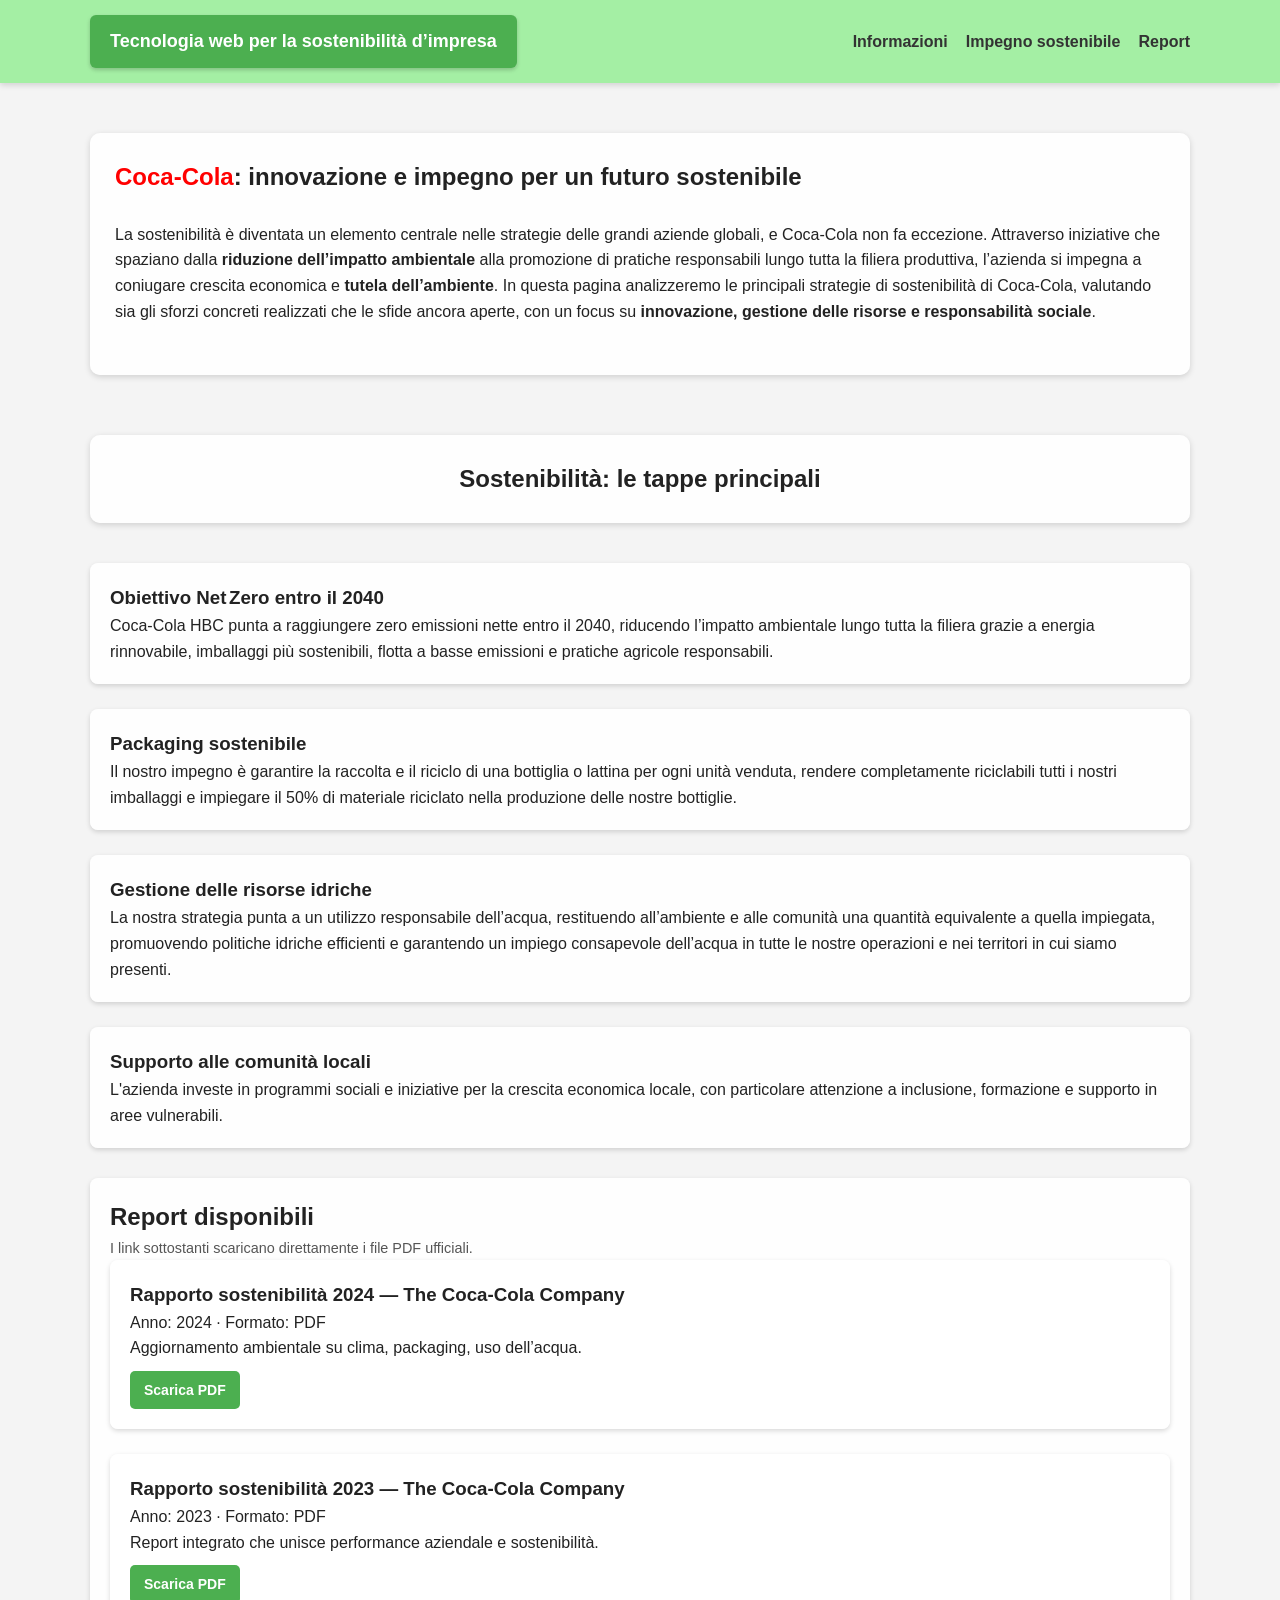
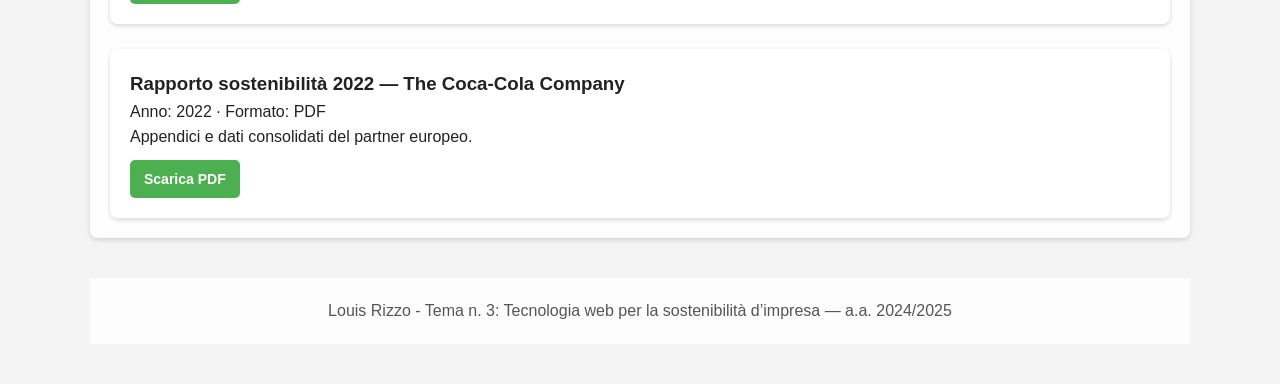
==== index.html @ 8ea874b2 "Update index.html" ====
<!-- index.html-->
<!doctype html>
<html lang="it">
<head>
  <meta charset="utf-8" />
  <meta name="viewport" content="width=device-width, initial-scale=1" />
  <title>Report di sostenibilità — Coca-Cola | Tesi</title>
  <meta name="description" content="Pagina web per scaricare i report di sostenibilità della Coca-Cola." />
  <link rel="stylesheet" href="styles.css">
</head>
<body>
  <header class="site-header" role="banner">
    <div class="container header-grid">
      <div class="brand">
        <div class="logo-box">Tecnologia web per la sostenibilità d’impresa</div>
      </div>
      <nav aria-label="Navigazione principale">
        <ul class="nav">
          <li><a href="#about">Informazioni</a></li>
          <li><a href="#sustainability">Impegno sostenibile</a></li>
          <li><a href="#reports">Report</a></li>
        </ul>
      </nav>
    </div>
  </header>

  <main id="main" class="container" role="main">

    <section id="about" class="intro" aria-labelledby="about-title">
      <h1 id="about-title"><span style="color:red;">Coca-Cola</span>: innovazione e impegno per un futuro sostenibile</h1>
      <br>
      <p>La sostenibilità è diventata un elemento centrale nelle strategie delle grandi aziende globali, e Coca-Cola non fa eccezione. Attraverso iniziative che spaziano dalla <b>riduzione dell’impatto ambientale </b>alla promozione di pratiche responsabili lungo tutta la filiera produttiva, l’azienda si impegna a coniugare crescita economica e <b>tutela dell’ambiente</b>. In questa pagina analizzeremo le principali strategie di sostenibilità di Coca-Cola, valutando sia gli sforzi concreti realizzati che le sfide ancora aperte, con un focus su <b>innovazione, gestione delle risorse e responsabilità sociale</b>.</p>
      <br>
    </section>

    <!-- SEZIONE: punti principali sulla sostenibilità -->
    <section id="sustainability" class="sustainability" aria-labelledby="sus-title">
      <h2 id="sus-title">Sostenibilità: le tappe principali</h2>
       </section>

      <article class="sus-card">
        <h3>Obiettivo Net Zero entro il 2040</h3>
        <p>Coca‑Cola HBC punta a raggiungere zero emissioni nette entro il 2040, riducendo l’impatto ambientale lungo tutta la filiera grazie a energia rinnovabile, imballaggi più sostenibili, flotta a basse emissioni e pratiche agricole responsabili.</p>
      </article>

      <article class="sus-card">
        <h3>Packaging sostenibile</h3>
        <p>Il nostro impegno è garantire la raccolta e il riciclo di una bottiglia o lattina per ogni unità venduta, rendere completamente riciclabili tutti i nostri imballaggi e impiegare il 50% di materiale riciclato nella produzione delle nostre bottiglie.</p>
      </article>

      <article class="sus-card">
        <h3>Gestione delle risorse idriche</h3>
        <p>La nostra strategia punta a un utilizzo responsabile dell’acqua, restituendo all’ambiente e alle comunità una quantità equivalente a quella impiegata, promuovendo politiche idriche efficienti e garantendo un impiego consapevole dell’acqua in tutte le nostre operazioni e nei territori in cui siamo presenti.</p>
      </article>

      <article class="sus-card">
        <h3>Supporto alle comunità locali</h3>
        <p>L'azienda investe in programmi sociali e iniziative per la crescita economica locale, con particolare attenzione a inclusione, formazione e supporto in aree vulnerabili.</p>
      </article>
    </section>

    <section id="reports" class="reports" aria-labelledby="reports-title">
      <h2 id="reports-title">Report disponibili</h2>
      <p class="notes">I link sottostanti scaricano direttamente i file PDF ufficiali.</p>

      <ul id="report-list" class="report-list">
        <!-- Report 2024 -->
        <li class="report-item">
          <article aria-labelledby="r1-title">
            <h3 id="r1-title">Rapporto sostenibilità 2024 — The Coca-Cola Company</h3>
            <p class="meta">Anno: 2024 · Formato: PDF</p>
            <p class="summary">Aggiornamento ambientale su clima, packaging, uso dell’acqua.</p>
            <div class="actions">
              <a class="btn btn-download" href="https://www.coca-colacompany.com/content/dam/company/us/en/reports/2023-environmental-update/2023-environmental-update.pdf" download="CocaCola_Environmental_Update_2023.pdf">Scarica PDF</a>
            </div>
          </article>
        </li>

        <!-- Report 2023 -->
        <li class="report-item">
          <article aria-labelledby="r2-title">
            <h3 id="r2-title">Rapporto sostenibilità 2023 — The Coca-Cola Company</h3>
            <p class="meta">Anno: 2023 · Formato: PDF</p>
            <p class="summary">Report integrato che unisce performance aziendale e sostenibilità.</p>
            <div class="actions">
              <a class="btn btn-download" href="https://www.coca-colacompany.com/content/dam/company/us/en/reports/coca-cola-business-sustainability-report-2022.pdf" download="CocaCola_Business_Sustainability_2022.pdf">Scarica PDF</a>
            </div>
          </article>
        </li>

        <!-- Report 2022 -->
        <li class="report-item">
          <article aria-labelledby="r3-title">
            <h3 id="r3-title">Rapporto sostenibilità 2022 — The Coca-Cola Company</h3>
            <p class="meta">Anno: 2022 · Formato: PDF</p>
            <p class="summary">Appendici e dati consolidati del partner europeo.</p>
            <div class="actions">
              <a class="btn btn-download" href="https://www.cocacolaep.com/assets/Download-centre/2023-Sustainability-group-data-3.pdf" download="CCEP_Sustainability_Group_Data_2023.pdf">Scarica PDF</a>
            </div>
          </article>
        </li>
      </ul>
    </section>
  <footer class="site-footer" role="contentinfo">
    <div class="container">
      <p>Louis Rizzo - Tema n. 3: Tecnologia web per la sostenibilità d’impresa — a.a. 2024/2025</p>
    </div>
  </footer>
</body>
</html>
---- styles.css ----
/* styles.css completo aggiornato con sezione sostenibilità e sfondo */

/* RESET BASE */
* {
  margin: 0;
  padding: 0;
  box-sizing: border-box;
}

/* BODY */
body {
  font-family: Arial, sans-serif;
  line-height: 1.6;
  color: #222;
  background: #f4f4f4 url('./background.jpg') no-repeat center fixed; /* sfondo originale */
  background-size: cover;
  padding-bottom: 40px;
}

/* CONTENITORE GENERALE */
.container {
  width: 90%;
  max-width: 1100px;
  margin: auto;
}

/* HEADER */
.site-header {
  background: rgba(144, 238, 144, 0.8);
  backdrop-filter: blur(6px);
  padding: 15px 0;
  margin-bottom: 50px;
  box-shadow: 0 2px 6px rgba(0,0,0,0.15);
}
.header-grid {
  display: flex;
  justify-content: space-between;
  align-items: center;
}

/* LOGO */
.logo-box {
  background: #4CAF50;
  color: #fff;
  padding: 12px 20px;
  border-radius: 6px;
  font-size: 18px;
  font-weight: bold;
  box-shadow: 0 2px 4px rgba(0,0,0,0.2);
}

/* NAVIGAZIONE */
.nav {
  display: flex;
  gap: 18px;
}
.nav li {
  list-style: none;
}
.nav a {
  text-decoration: none;
  color: #333;
  font-weight: bold;
}
.nav a:hover {
  color: #f44336;
}

/* INTRO */
.intro {
  background: rgba(255, 255, 255, 0.88);
  padding: 25px;
  border-radius: 10px;
  margin-bottom: 60px;
  box-shadow: 0 2px 6px rgba(0,0,0,0.15);
}

/* SEZIONE SOSTENIBILITÀ */
.sustainability {
  background: rgba(255, 255, 255, 0.88);
  padding: 25px;
  border-radius: 10px;
  margin-bottom: 40px;
  box-shadow: 0 2px 6px rgba(0,0,0,0.15);
  display: grid;
  gap: 20px;
}
.sus-card {
  background: rgba(255, 255, 255, 0.92);
  padding: 20px;
  border-radius: 8px;
  box-shadow: 0 2px 5px rgba(0,0,0,0.15);
  margin-bottom: 25px;
  gap: 20px;
}

/* CENTRATURA TITOLO SEZIONE SOSTENIBILITÀ */
#sus-title {
    text-align: center;
}

.reports {
  background: rgba(255, 255, 255, 0.92);
  padding: 20px;
  border-radius: 8px;
  box-shadow: 0 2px 5px rgba(0,0,0,0.15);
  margin-top: 30px;
  margin-bottom: 25px;
  gap: 20px;
}

.reports h2 {
  font-family: Arial, sans-serif; /* se vuoi Century Gothic */
  margin-top: 0;
}

.notes {
  font-family: Arial, sans-serif; /* stesso font */
  font-size: 0.9rem;
  color: #555;
}

/* LISTA REPORT */
.report-list {
  list-style: none;
  display: flex;
  flex-direction: column;
  gap: 25px;
}
.report-item article {
  background: rgba(255, 255, 255, 0.92);
  padding: 20px;
  border-radius: 8px;
  box-shadow: 0 2px 5px rgba(0,0,0,0.15);
}
.actions {
  margin-top: 10px;
  display: flex;
  flex-wrap: wrap;
  gap: 12px;
}
.btn {
  padding: 8px 14px;
  border: none;
  cursor: pointer;
  border-radius: 5px;
  text-decoration: none;
  font-weight: bold;
  font-size: 14px;
}
.btn-download {
  background: #4caf50;
  color: #fff;
}
.btn-fetch {
  background: #2196f3;
  color: #fff;
}
.btn-info {
  background: #ff9800;
  color: #fff;
}

/* FOOTER */
.site-footer {
  text-align: center;
  margin-top: 40px;
  padding: 20px;
  color: #555;
  background: rgba(255,255,255,0.8);
}
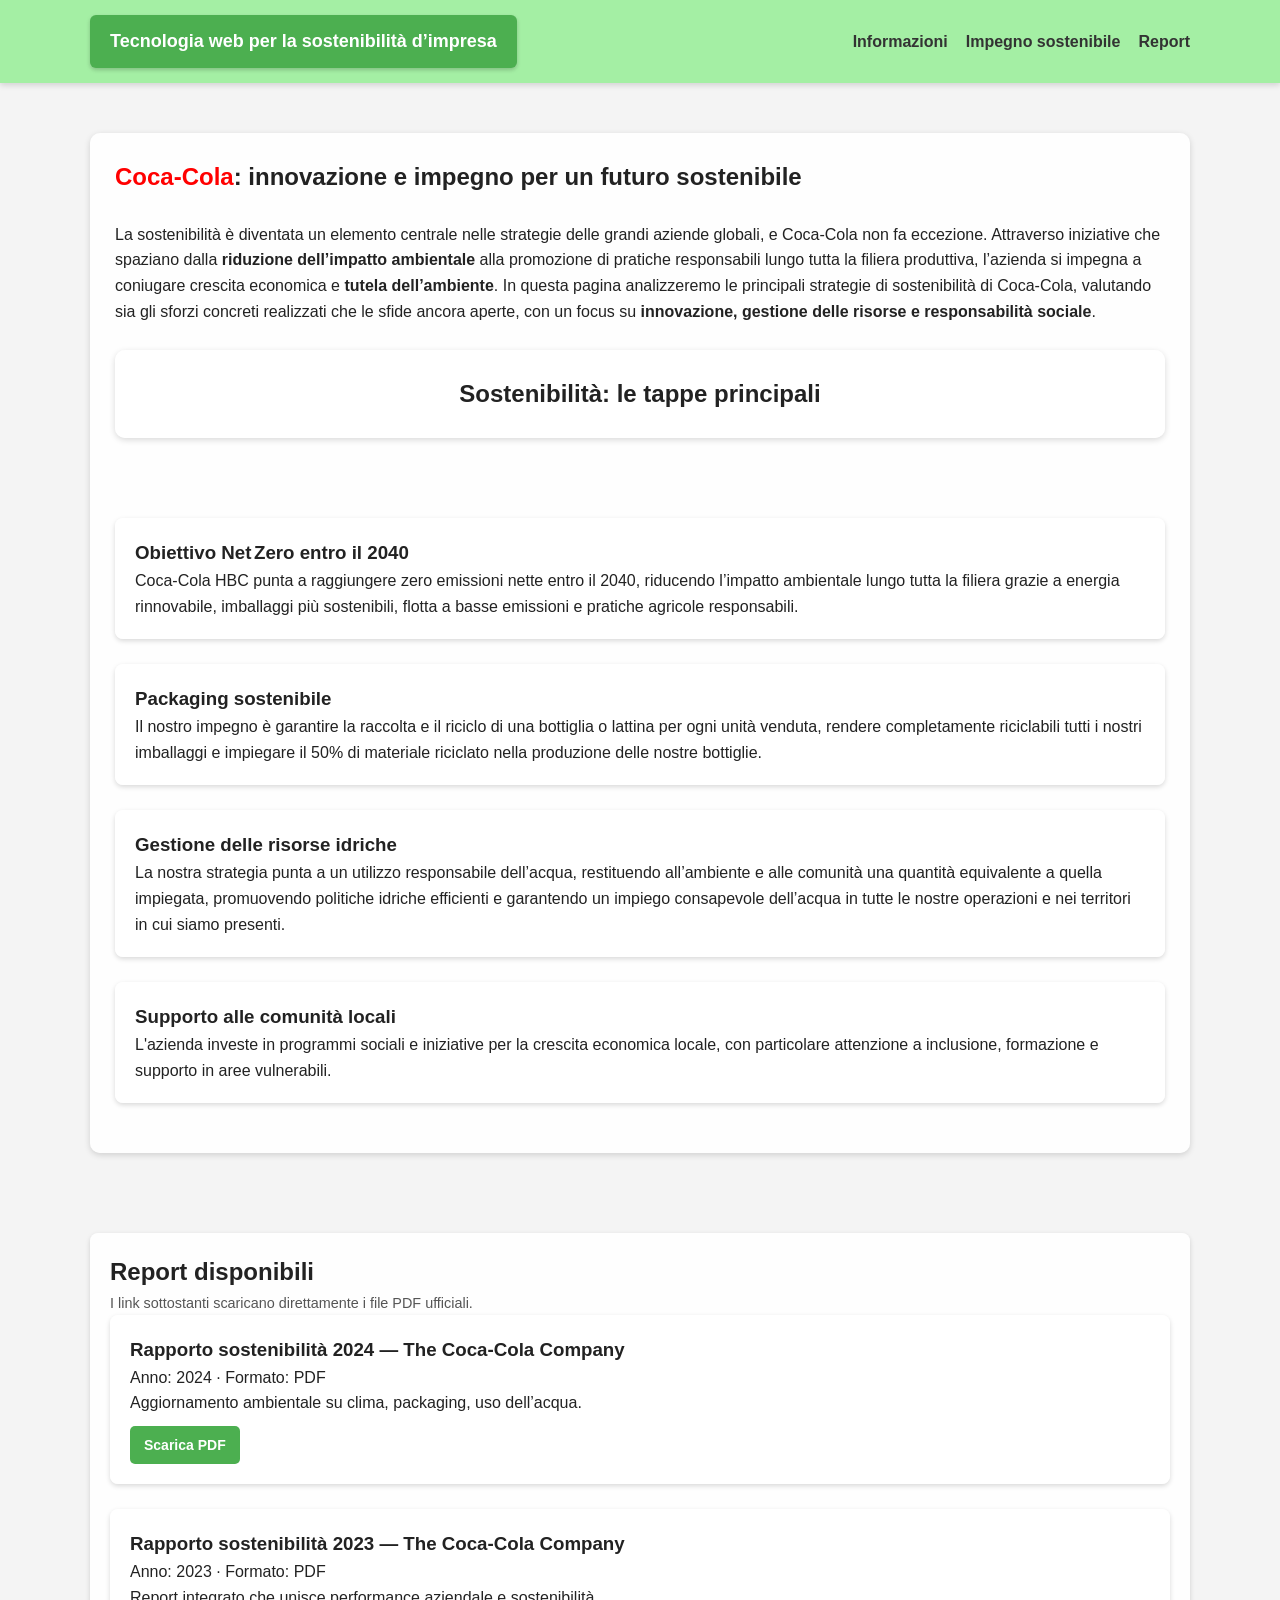
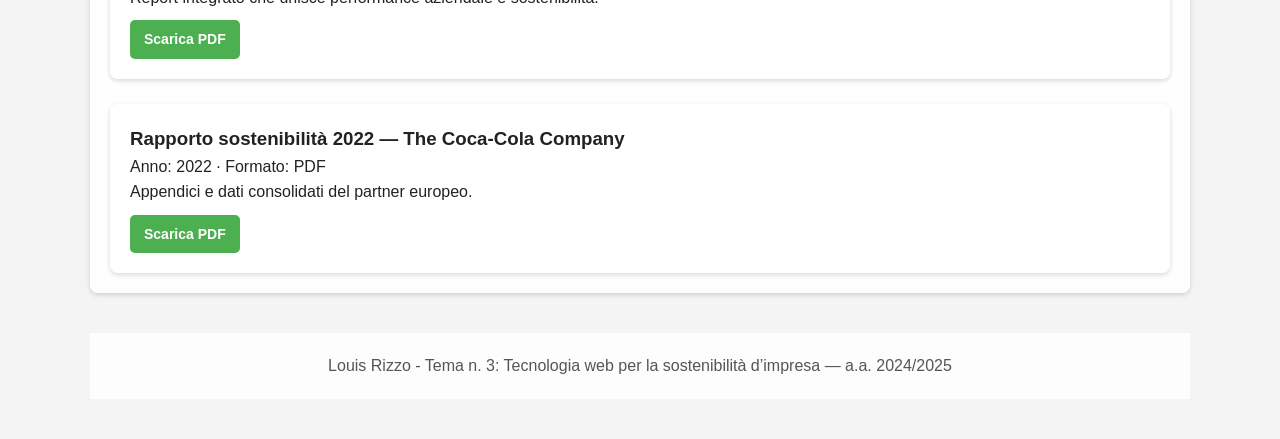
==== commit bd1ec620: "Update index.html" ====
--- a/index.html
+++ b/index.html
@@ -31,7 +31,7 @@
       <br>
       <p>La sostenibilità è diventata un elemento centrale nelle strategie delle grandi aziende globali, e Coca-Cola non fa eccezione. Attraverso iniziative che spaziano dalla <b>riduzione dell’impatto ambientale </b>alla promozione di pratiche responsabili lungo tutta la filiera produttiva, l’azienda si impegna a coniugare crescita economica e <b>tutela dell’ambiente</b>. In questa pagina analizzeremo le principali strategie di sostenibilità di Coca-Cola, valutando sia gli sforzi concreti realizzati che le sfide ancora aperte, con un focus su <b>innovazione, gestione delle risorse e responsabilità sociale</b>.</p>
       <br>
-    </section>
+   
 
     <!-- SEZIONE: punti principali sulla sostenibilità -->
     <section id="sustainability" class="sustainability" aria-labelledby="sus-title">
--- a/styles.css
+++ b/styles.css
@@ -71,7 +71,7 @@
   background: rgba(255, 255, 255, 0.88);
   padding: 25px;
   border-radius: 10px;
-  margin-bottom: 60px;
+  margin-bottom: 80px;
   box-shadow: 0 2px 6px rgba(0,0,0,0.15);
 }
 
@@ -80,7 +80,7 @@
   background: rgba(255, 255, 255, 0.88);
   padding: 25px;
   border-radius: 10px;
-  margin-bottom: 40px;
+  margin-bottom: 80px;
   box-shadow: 0 2px 6px rgba(0,0,0,0.15);
   display: grid;
   gap: 20px;
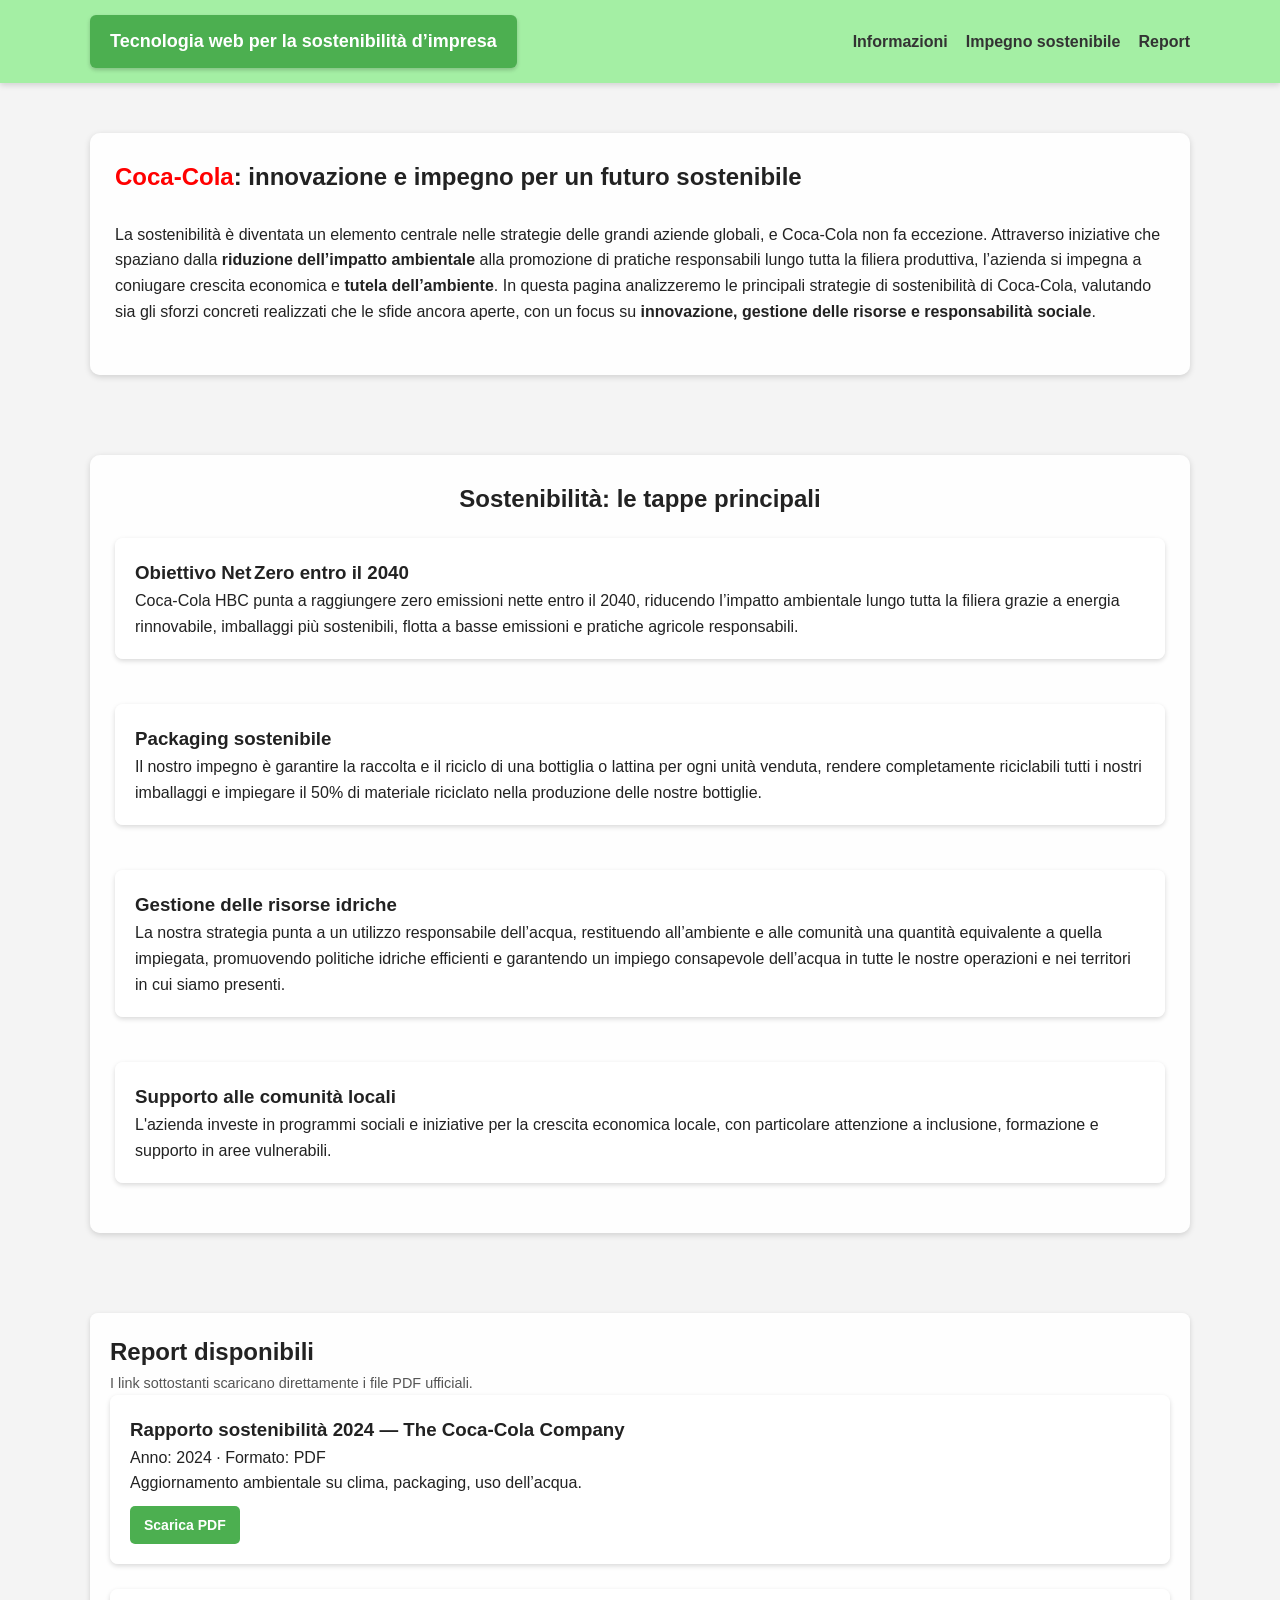
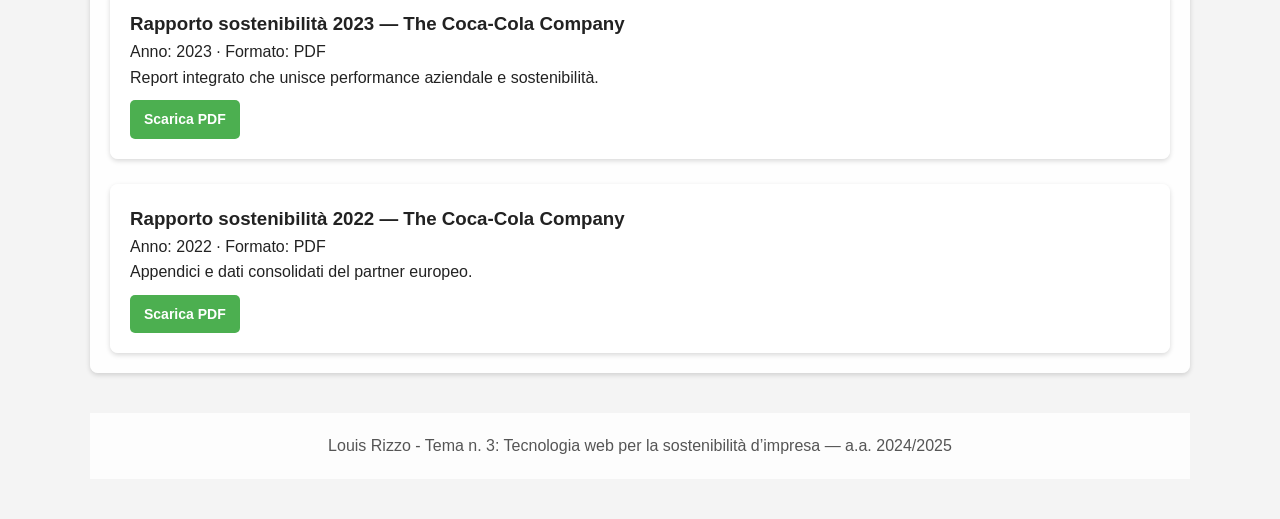
==== commit 6bca7f05: "Update index.html" ====
--- a/index.html
+++ b/index.html
@@ -31,12 +31,12 @@
       <br>
       <p>La sostenibilità è diventata un elemento centrale nelle strategie delle grandi aziende globali, e Coca-Cola non fa eccezione. Attraverso iniziative che spaziano dalla <b>riduzione dell’impatto ambientale </b>alla promozione di pratiche responsabili lungo tutta la filiera produttiva, l’azienda si impegna a coniugare crescita economica e <b>tutela dell’ambiente</b>. In questa pagina analizzeremo le principali strategie di sostenibilità di Coca-Cola, valutando sia gli sforzi concreti realizzati che le sfide ancora aperte, con un focus su <b>innovazione, gestione delle risorse e responsabilità sociale</b>.</p>
       <br>
-   
+   </section>
 
     <!-- SEZIONE: punti principali sulla sostenibilità -->
     <section id="sustainability" class="sustainability" aria-labelledby="sus-title">
       <h2 id="sus-title">Sostenibilità: le tappe principali</h2>
-       </section>
+       
 
       <article class="sus-card">
         <h3>Obiettivo Net Zero entro il 2040</h3>
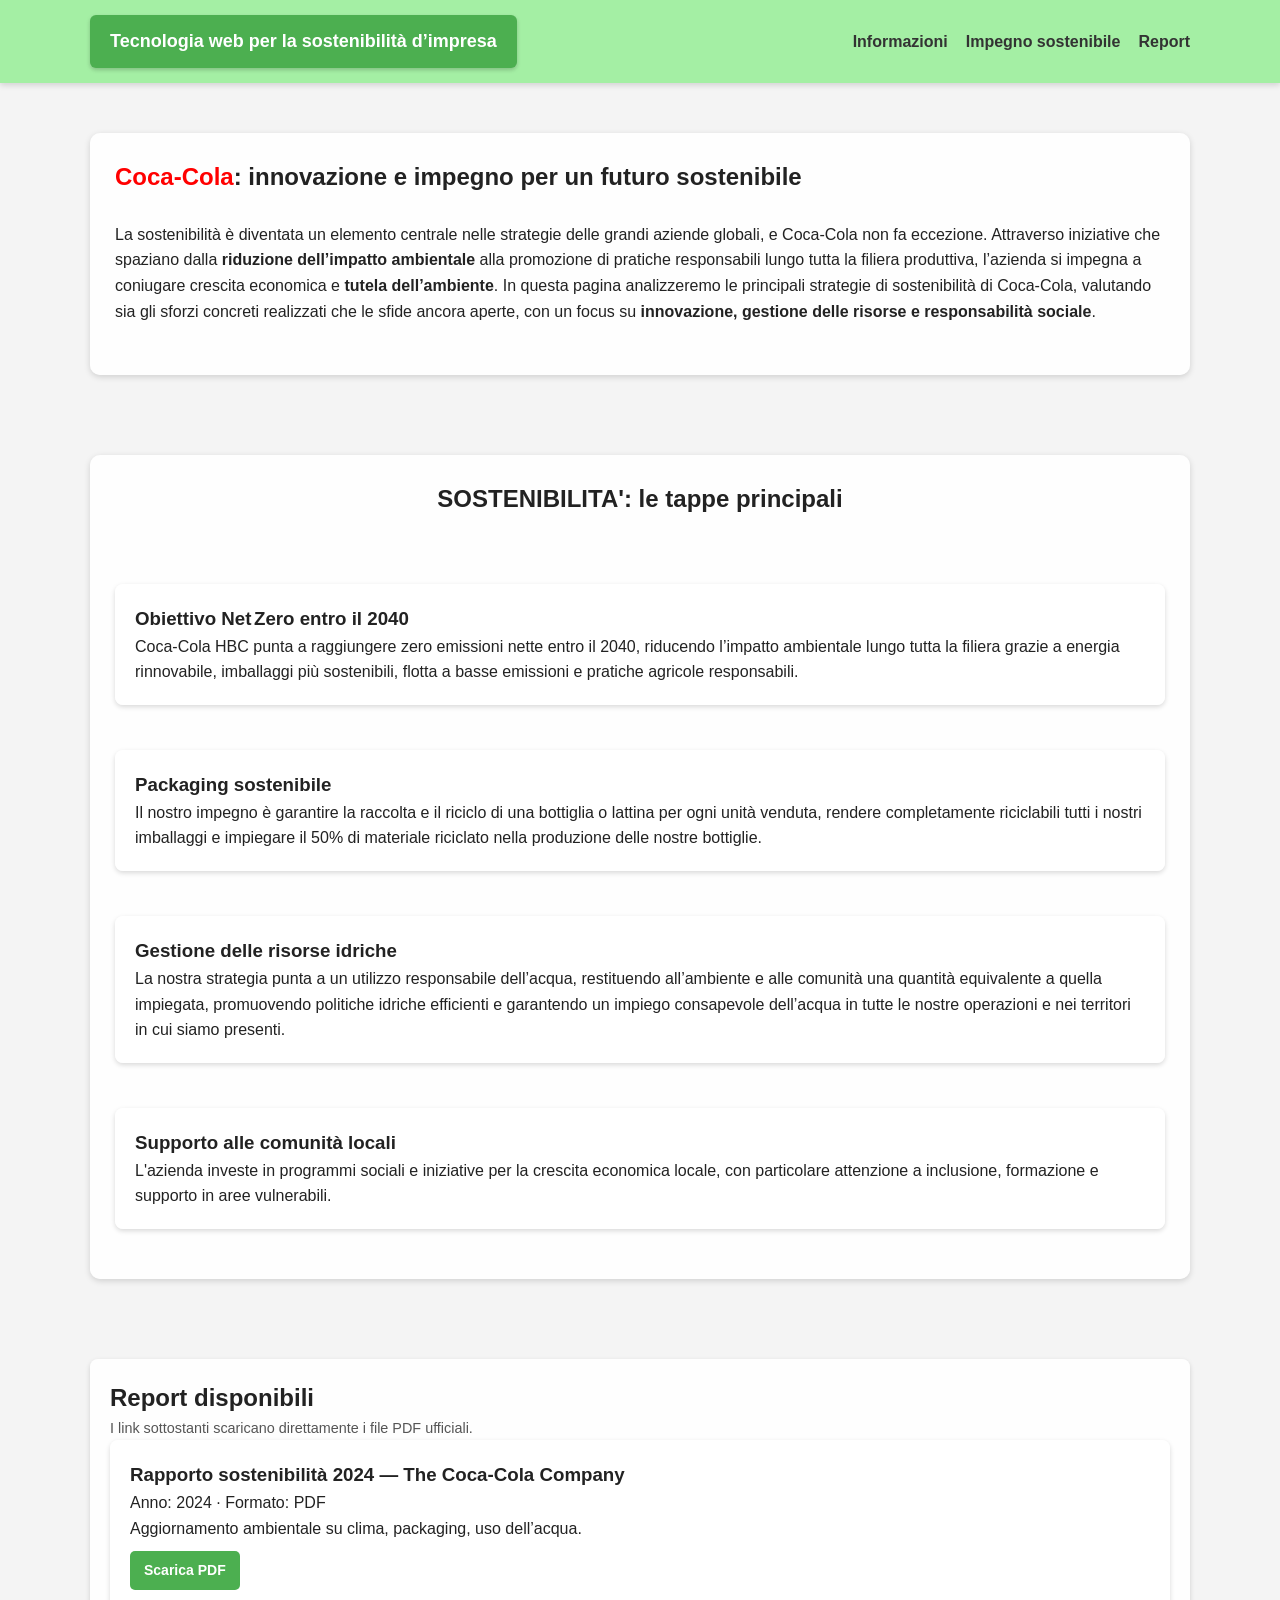
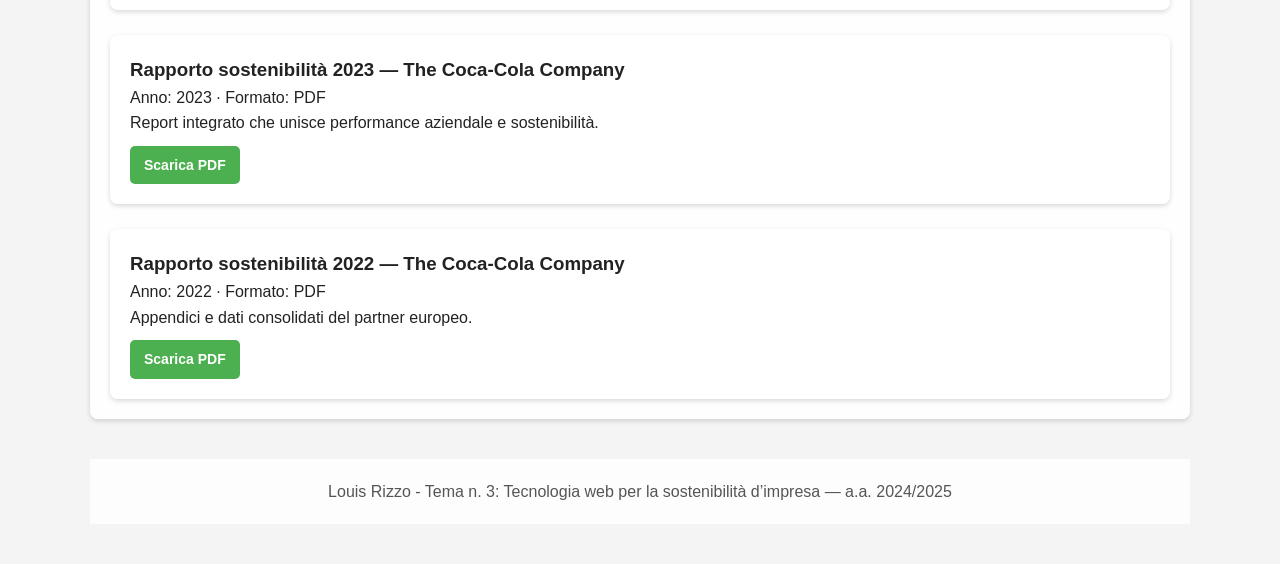
==== commit 75b41ca8: "Update index.html" ====
--- a/index.html
+++ b/index.html
@@ -35,7 +35,8 @@
 
     <!-- SEZIONE: punti principali sulla sostenibilità -->
     <section id="sustainability" class="sustainability" aria-labelledby="sus-title">
-      <h2 id="sus-title">Sostenibilità: le tappe principali</h2>
+      <h2 id="sus-title">SOSTENIBILITA': le tappe principali</h2>
+      <br>
        
 
       <article class="sus-card">
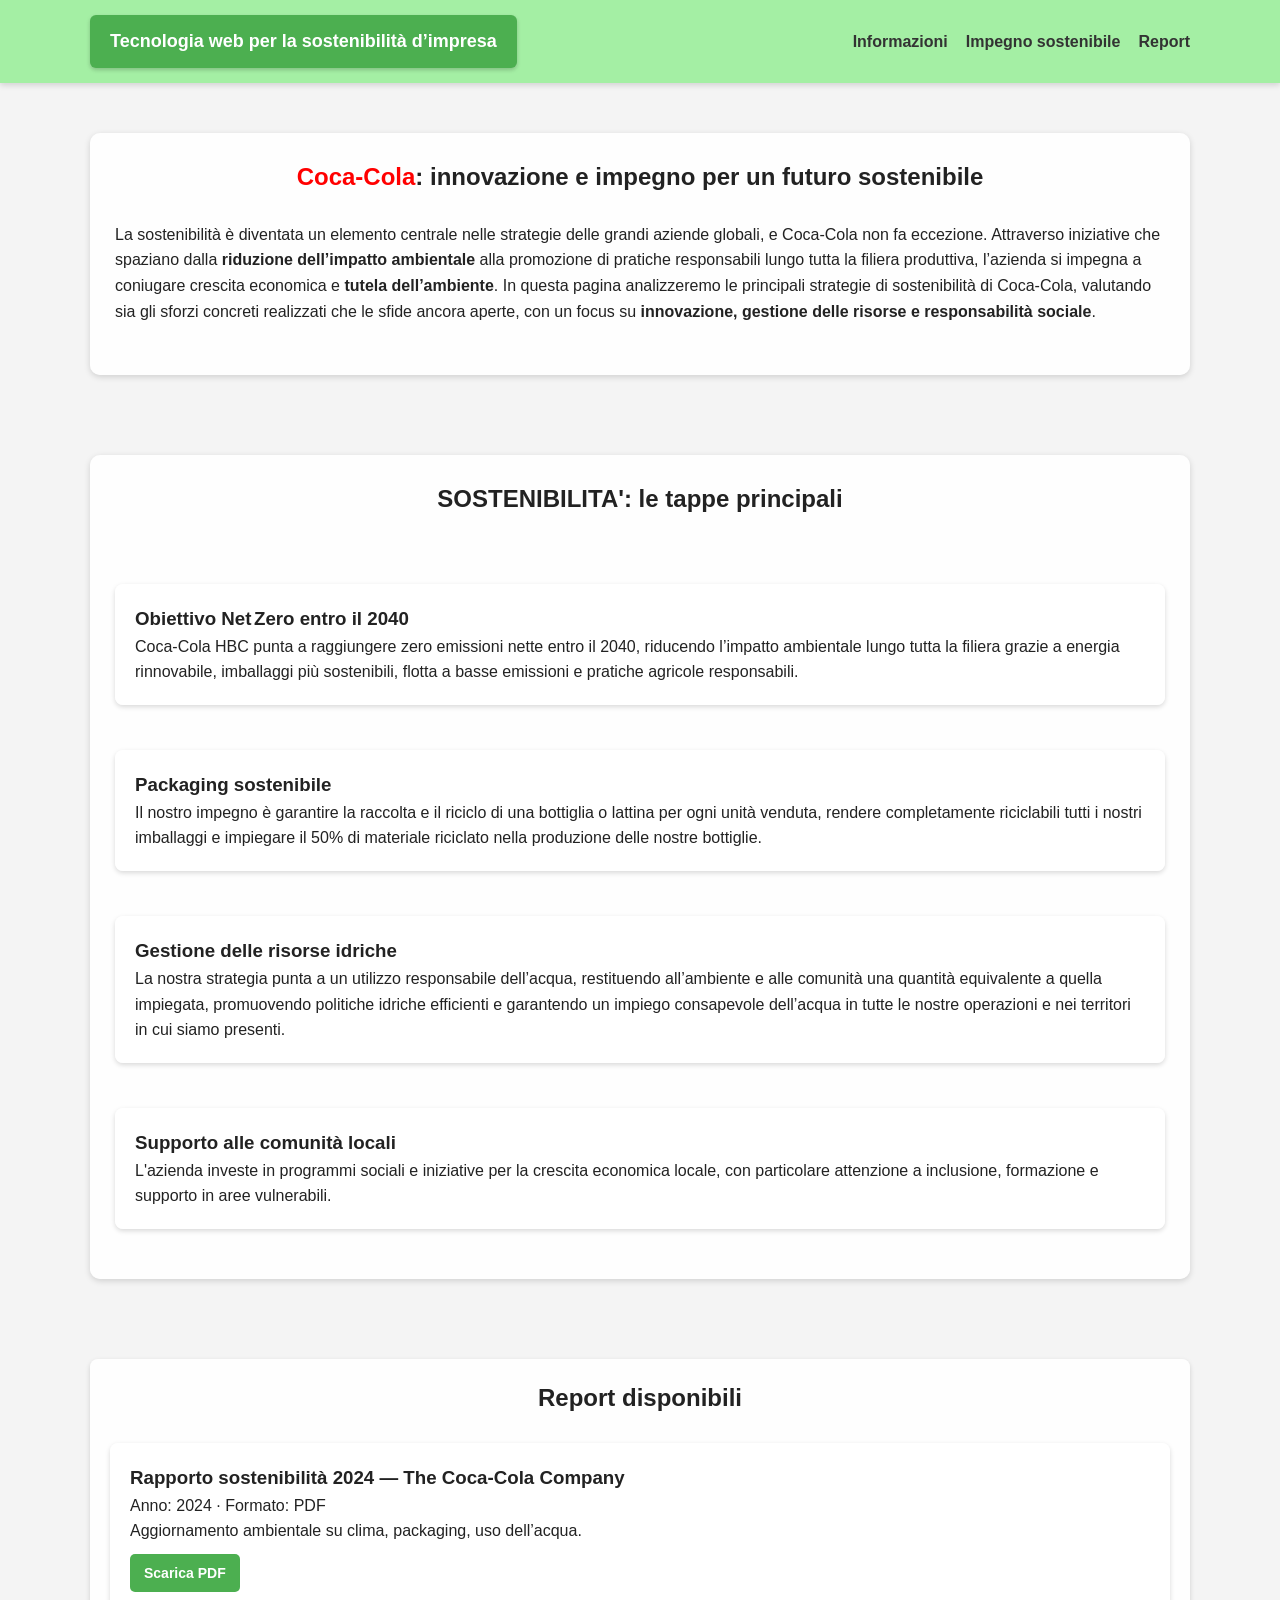
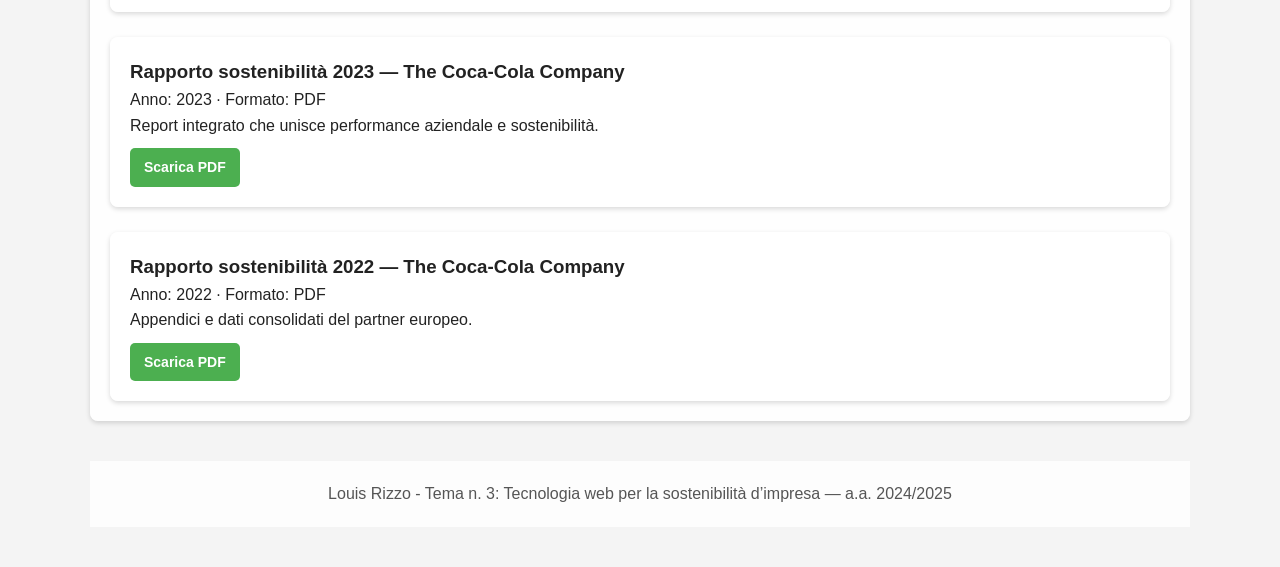
==== commit ca54acdc: "Update index.html" ====
--- a/index.html
+++ b/index.html
@@ -62,7 +62,7 @@
 
     <section id="reports" class="reports" aria-labelledby="reports-title">
       <h2 id="reports-title">Report disponibili</h2>
-      <p class="notes">I link sottostanti scaricano direttamente i file PDF ufficiali.</p>
+     <br>
 
       <ul id="report-list" class="report-list">
         <!-- Report 2024 -->
--- a/styles.css
+++ b/styles.css
@@ -12,7 +12,7 @@
   font-family: Arial, sans-serif;
   line-height: 1.6;
   color: #222;
-  background: #f4f4f4 url('./background.jpg') no-repeat center fixed; /* sfondo originale */
+  background: #f4f4f4 url('./background.jpg') no-repeat center fixed; /* sfondo */
   background-size: cover;
   padding-bottom: 40px;
 }
@@ -75,6 +75,10 @@
   box-shadow: 0 2px 6px rgba(0,0,0,0.15);
 }
 
+#about-title {
+    text-align: center;
+}
+
 /* SEZIONE SOSTENIBILITÀ */
 .sustainability {
   background: rgba(255, 255, 255, 0.88);
@@ -110,7 +114,8 @@
 }
 
 .reports h2 {
-  font-family: Arial, sans-serif; /* se vuoi Century Gothic */
+  font-family: Arial, sans-serif;
+  text-align: center;
   margin-top: 0;
 }
 
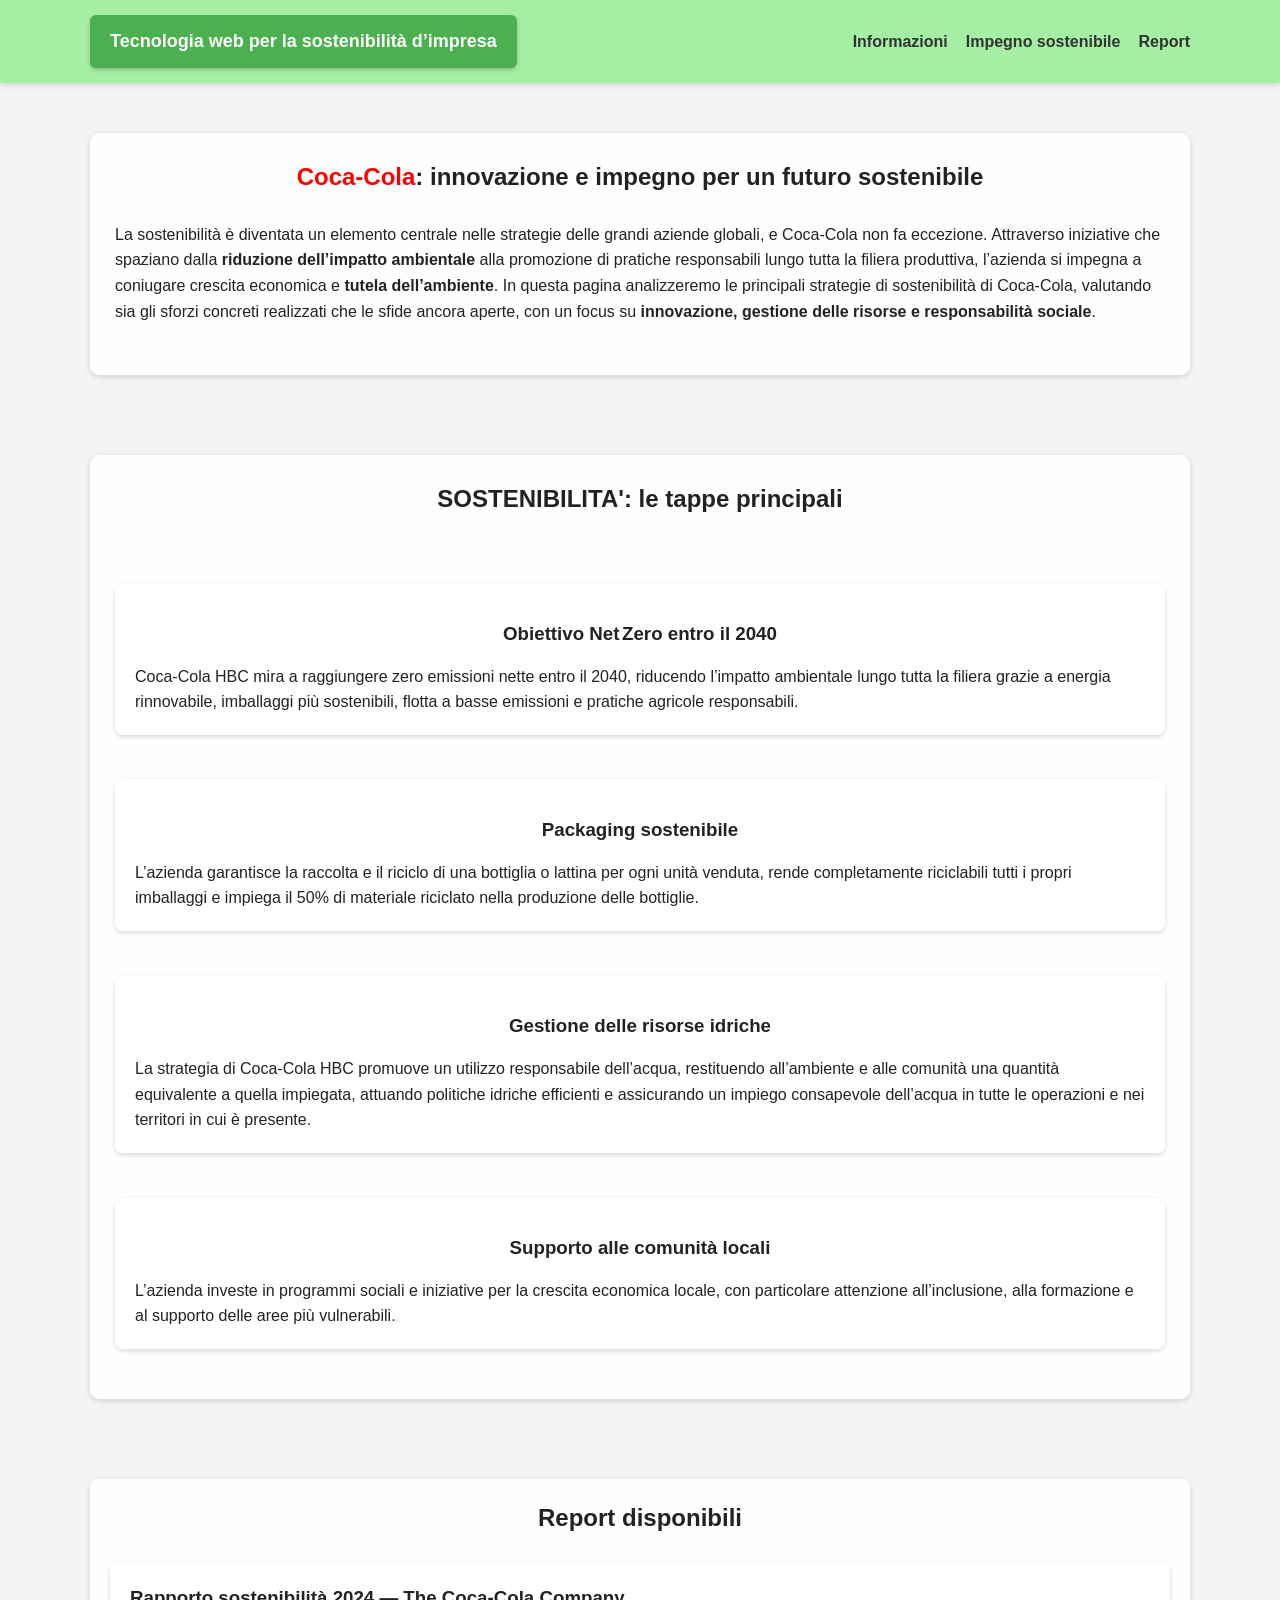
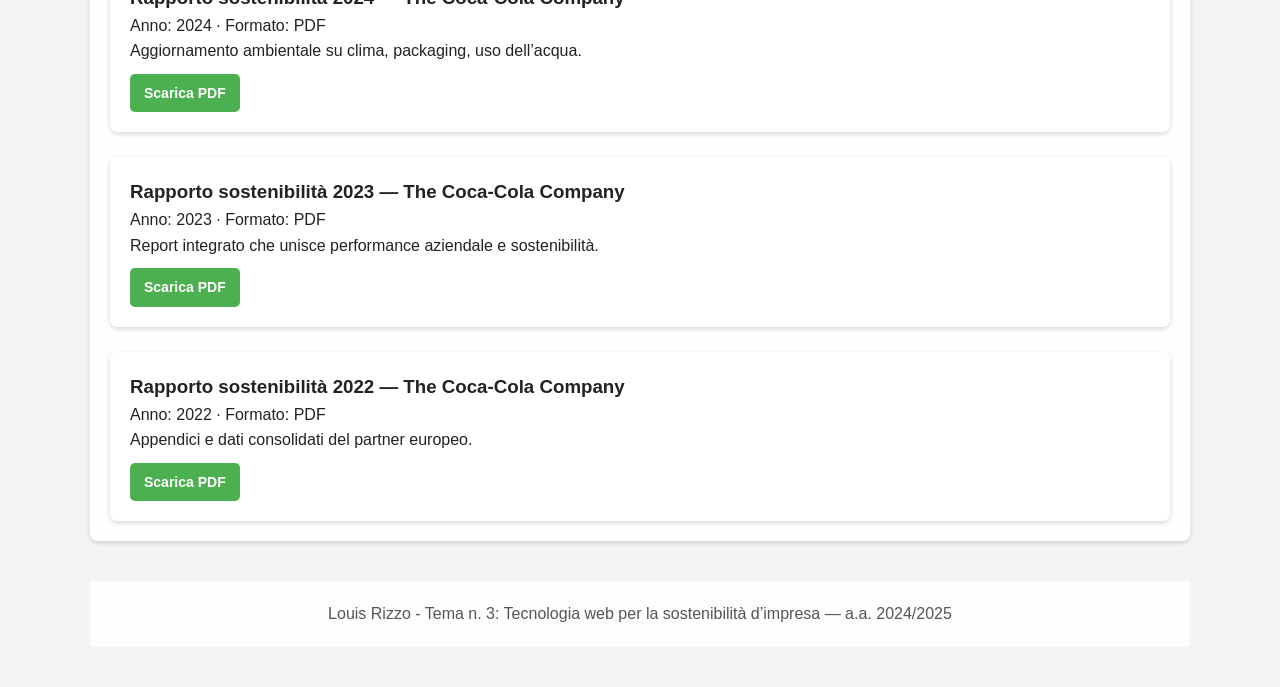
==== commit ef0eb59a: "Update index.html" ====
--- a/index.html
+++ b/index.html
@@ -41,22 +41,22 @@
 
       <article class="sus-card">
         <h3>Obiettivo Net Zero entro il 2040</h3>
-        <p>Coca‑Cola HBC punta a raggiungere zero emissioni nette entro il 2040, riducendo l’impatto ambientale lungo tutta la filiera grazie a energia rinnovabile, imballaggi più sostenibili, flotta a basse emissioni e pratiche agricole responsabili.</p>
+        <p>Coca‑Cola HBC mira a raggiungere zero emissioni nette entro il 2040, riducendo l’impatto ambientale lungo tutta la filiera grazie a energia rinnovabile, imballaggi più sostenibili, flotta a basse emissioni e pratiche agricole responsabili.</p>
       </article>
 
       <article class="sus-card">
         <h3>Packaging sostenibile</h3>
-        <p>Il nostro impegno è garantire la raccolta e il riciclo di una bottiglia o lattina per ogni unità venduta, rendere completamente riciclabili tutti i nostri imballaggi e impiegare il 50% di materiale riciclato nella produzione delle nostre bottiglie.</p>
+        <p>L’azienda garantisce la raccolta e il riciclo di una bottiglia o lattina per ogni unità venduta, rende completamente riciclabili tutti i propri imballaggi e impiega il 50% di materiale riciclato nella produzione delle bottiglie.</p>
       </article>
 
       <article class="sus-card">
         <h3>Gestione delle risorse idriche</h3>
-        <p>La nostra strategia punta a un utilizzo responsabile dell’acqua, restituendo all’ambiente e alle comunità una quantità equivalente a quella impiegata, promuovendo politiche idriche efficienti e garantendo un impiego consapevole dell’acqua in tutte le nostre operazioni e nei territori in cui siamo presenti.</p>
+        <p>La strategia di Coca‑Cola HBC promuove un utilizzo responsabile dell’acqua, restituendo all’ambiente e alle comunità una quantità equivalente a quella impiegata, attuando politiche idriche efficienti e assicurando un impiego consapevole dell’acqua in tutte le operazioni e nei territori in cui è presente.</p>
       </article>
 
       <article class="sus-card">
         <h3>Supporto alle comunità locali</h3>
-        <p>L'azienda investe in programmi sociali e iniziative per la crescita economica locale, con particolare attenzione a inclusione, formazione e supporto in aree vulnerabili.</p>
+        <p>L’azienda investe in programmi sociali e iniziative per la crescita economica locale, con particolare attenzione all’inclusione, alla formazione e al supporto delle aree più vulnerabili.</p>
       </article>
     </section>
 
--- a/styles.css
+++ b/styles.css
@@ -98,6 +98,13 @@
   gap: 20px;
 }
 
+/* Centrare i titoli h3 all’interno dei box */
+.sus-card h3 {
+    text-align: center;
+    margin-top: 15px;
+    margin-bottom: 15px;
+}
+
 /* CENTRATURA TITOLO SEZIONE SOSTENIBILITÀ */
 #sus-title {
     text-align: center;
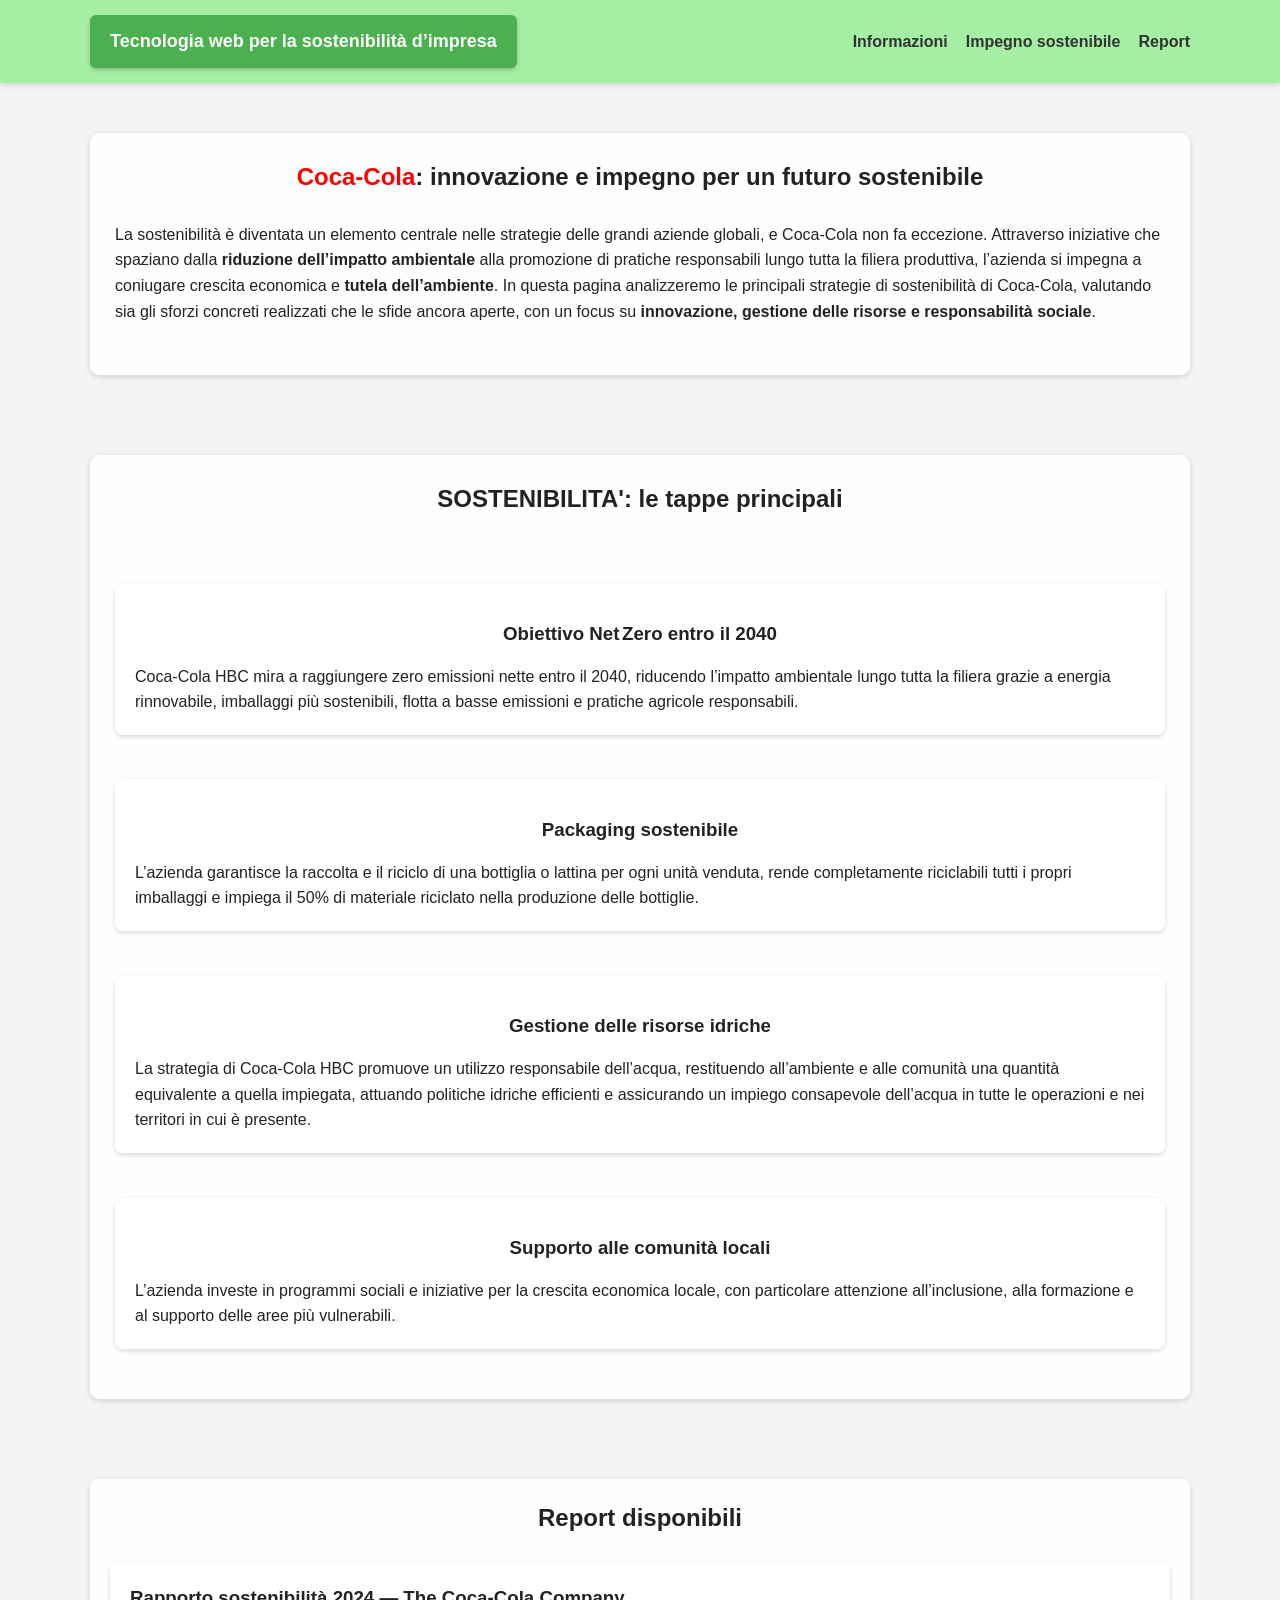
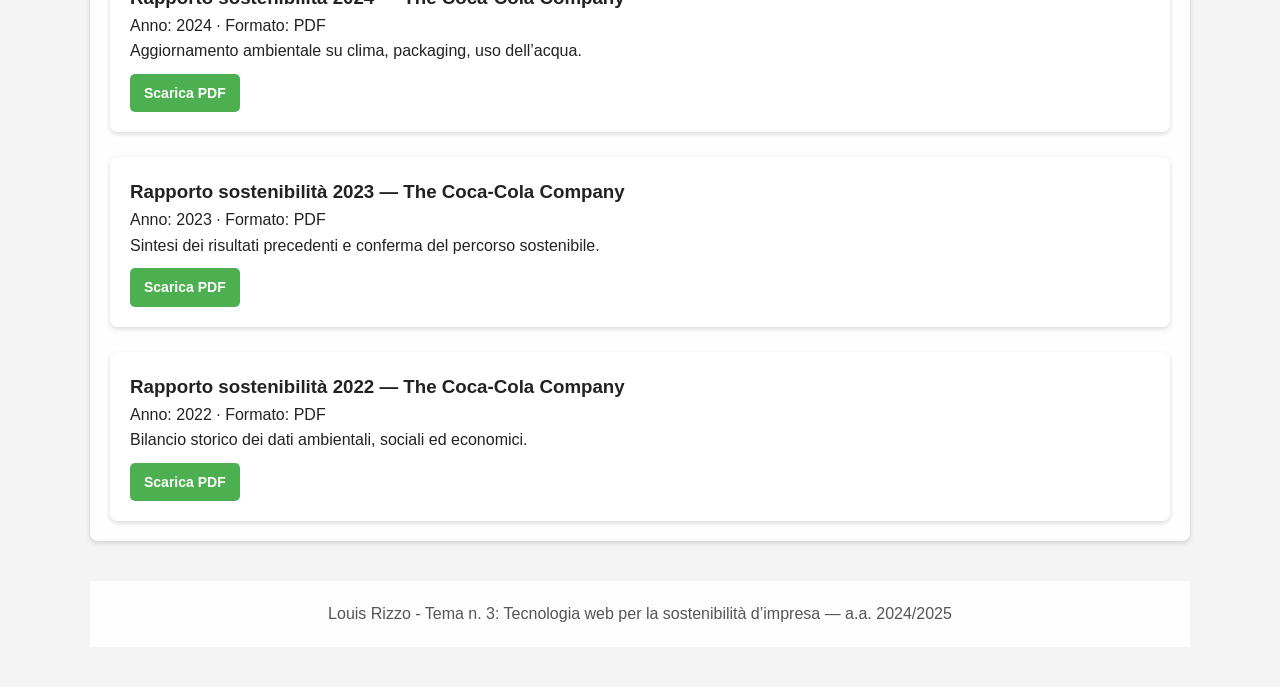
==== commit 96e2b2e6: "Update index.html" ====
--- a/index.html
+++ b/index.html
@@ -82,7 +82,7 @@
           <article aria-labelledby="r2-title">
             <h3 id="r2-title">Rapporto sostenibilità 2023 — The Coca-Cola Company</h3>
             <p class="meta">Anno: 2023 · Formato: PDF</p>
-            <p class="summary">Report integrato che unisce performance aziendale e sostenibilità.</p>
+            <p class="summary">Sintesi dei risultati precedenti e conferma del percorso sostenibile.</p>
             <div class="actions">
               <a class="btn btn-download" href="https://www.coca-colacompany.com/content/dam/company/us/en/reports/coca-cola-business-sustainability-report-2022.pdf" download="CocaCola_Business_Sustainability_2022.pdf">Scarica PDF</a>
             </div>
@@ -94,7 +94,7 @@
           <article aria-labelledby="r3-title">
             <h3 id="r3-title">Rapporto sostenibilità 2022 — The Coca-Cola Company</h3>
             <p class="meta">Anno: 2022 · Formato: PDF</p>
-            <p class="summary">Appendici e dati consolidati del partner europeo.</p>
+            <p class="summary">Bilancio storico dei dati ambientali, sociali ed economici.</p>
             <div class="actions">
               <a class="btn btn-download" href="https://www.cocacolaep.com/assets/Download-centre/2023-Sustainability-group-data-3.pdf" download="CCEP_Sustainability_Group_Data_2023.pdf">Scarica PDF</a>
             </div>
